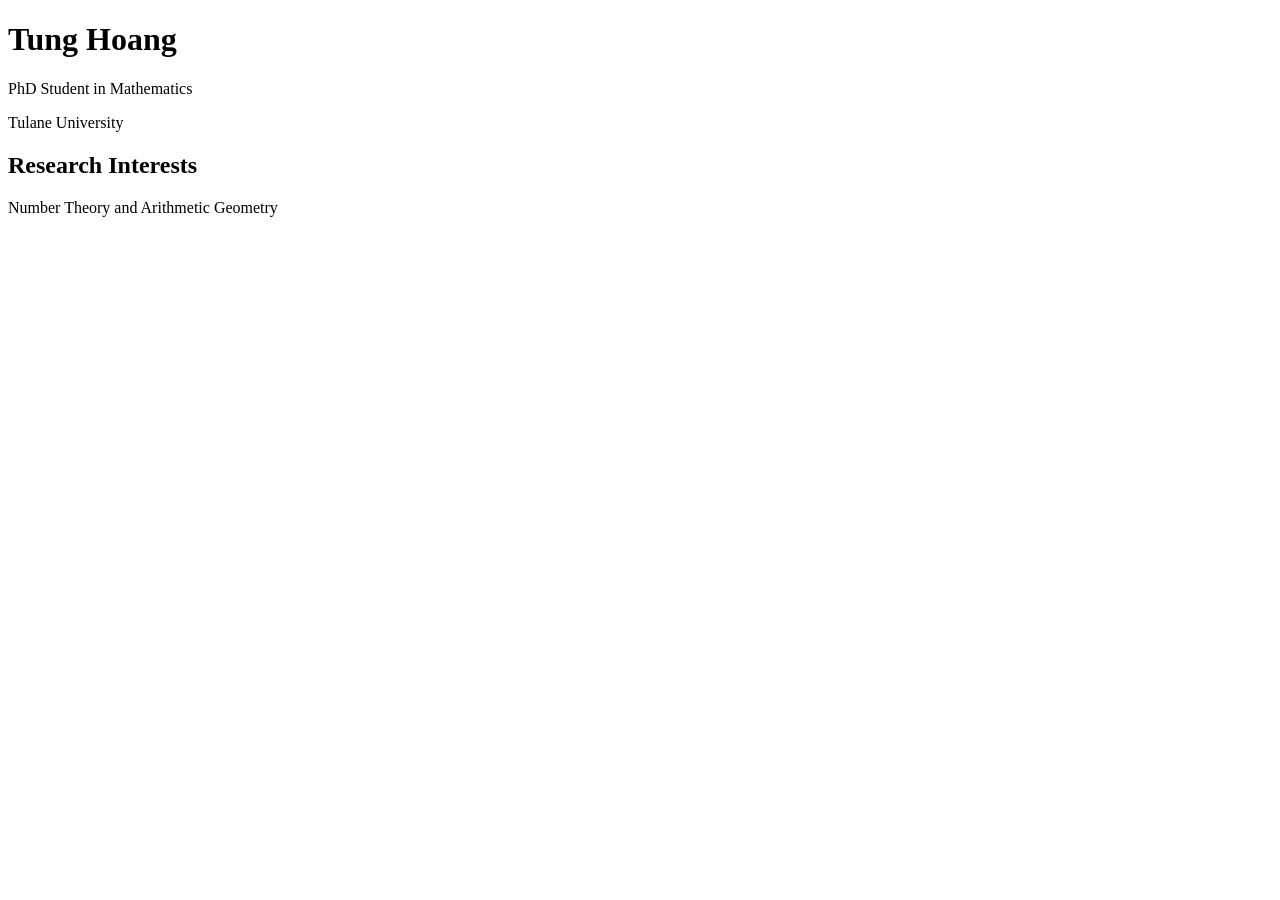
==== index.html @ 63898082 "Create index.html" ====
<!DOCTYPE html>
<html lang="en">
<head>
  <meta charset="UTF-8">
  <meta name="viewport" content="width=device-width, initial-scale=1">
  <title>Tung Hoang | Mathematics</title>
</head>
<body>
  <h1>Tung Hoang</h1>
  <p>PhD Student in Mathematics</p>
  <p>Tulane University</p>

  <h2>Research Interests</h2>
  <p>Number Theory and Arithmetic Geometry</p>
</body>
</html>
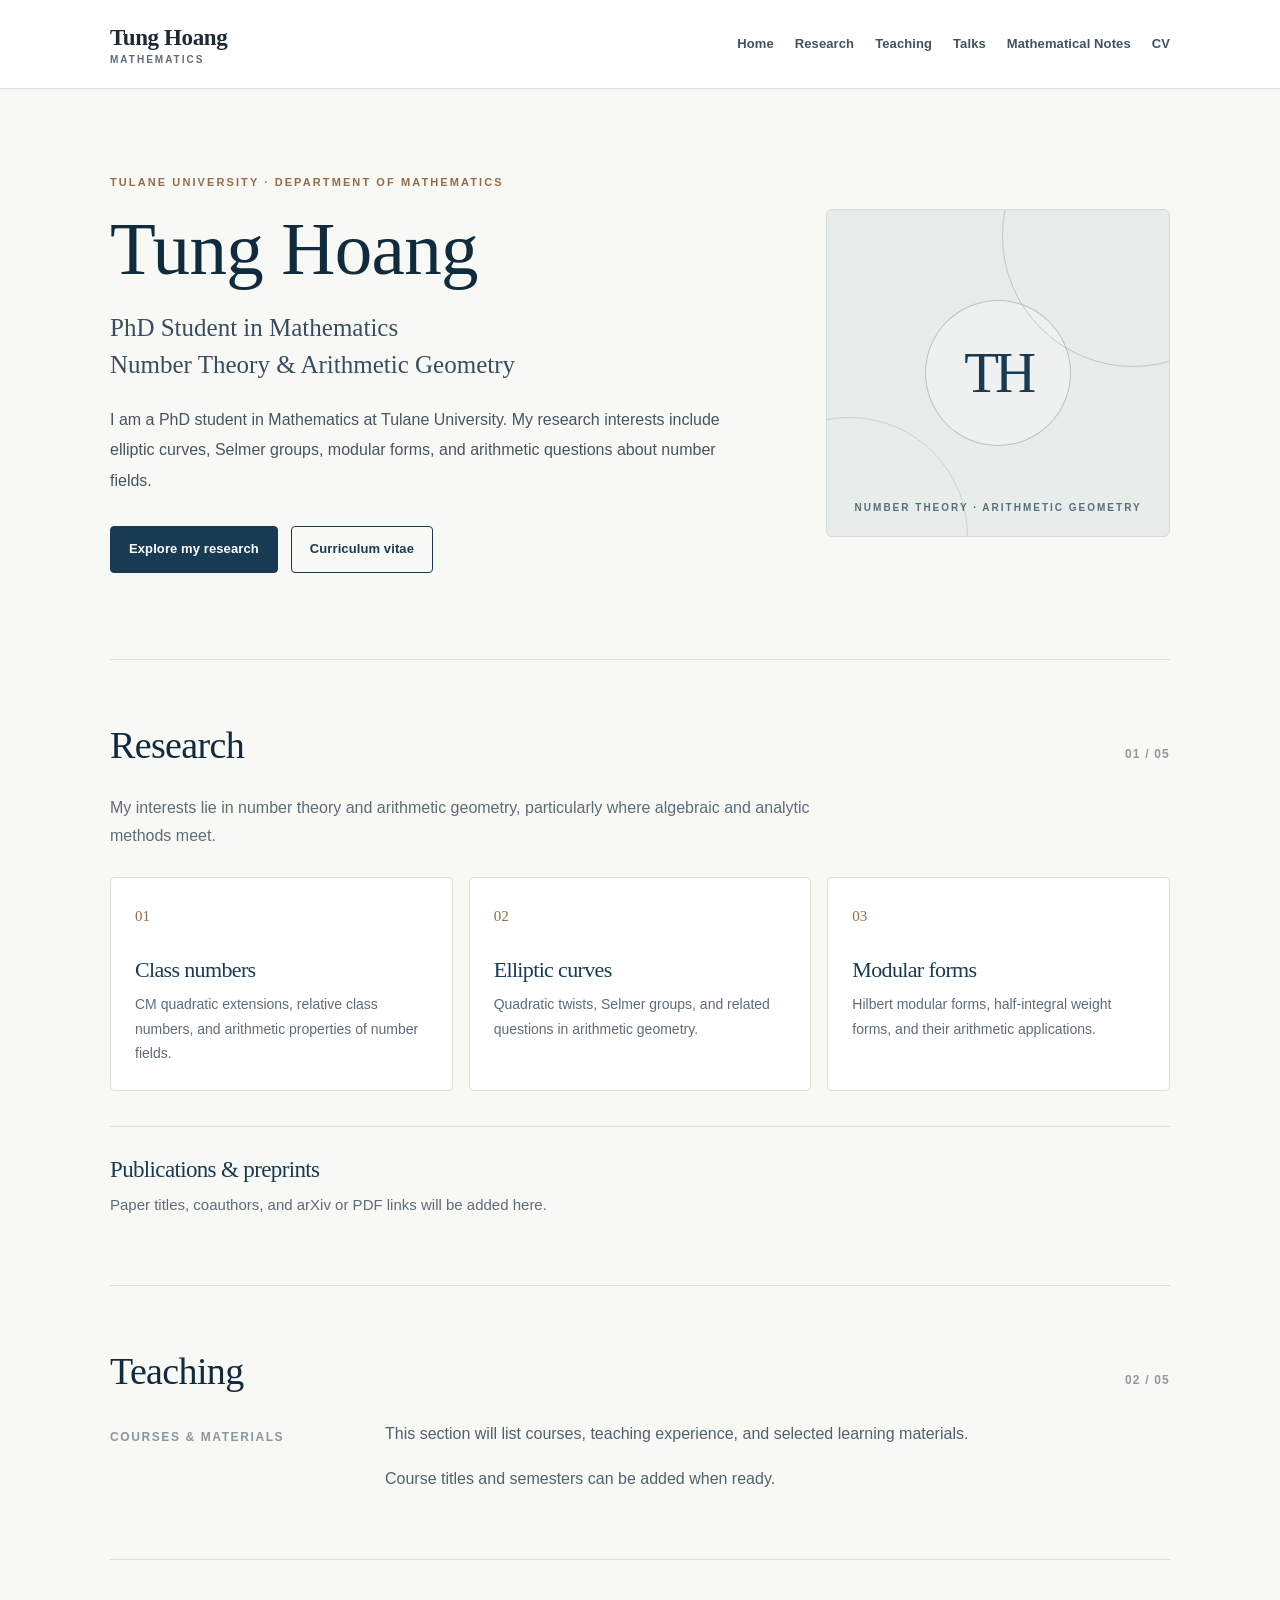
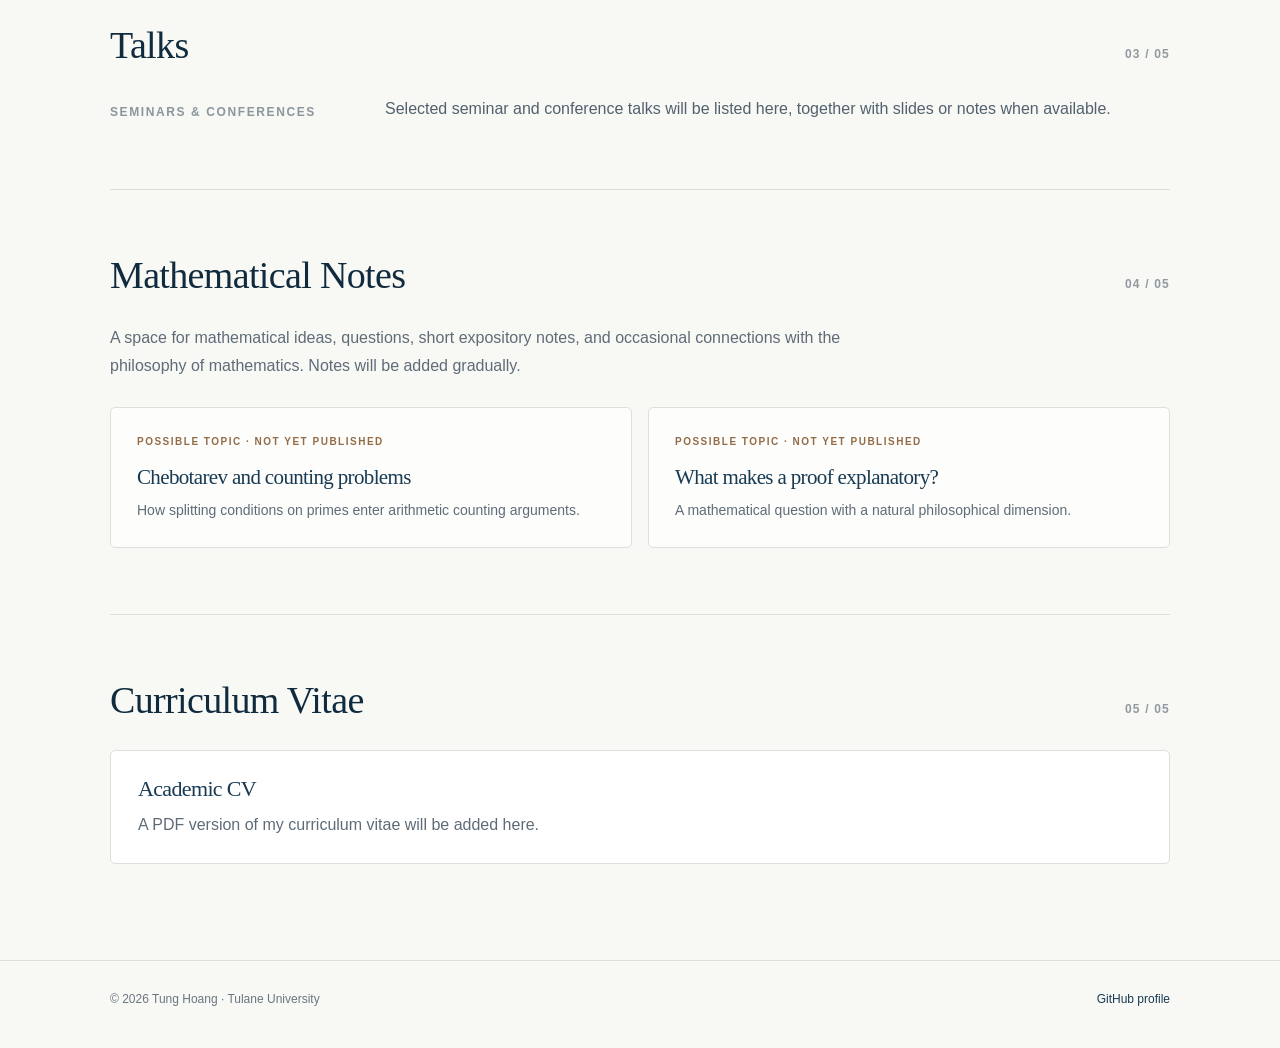
==== commit f1584a90: "Update index.html" ====
--- a/index.html
+++ b/index.html
@@ -1,17 +1,230 @@
-
 <!DOCTYPE html>
 <html lang="en">
 <head>
   <meta charset="UTF-8">
   <meta name="viewport" content="width=device-width, initial-scale=1">
+  <meta name="description" content="Academic website of Tung Hoang, PhD student in Mathematics at Tulane University. Research in number theory and arithmetic geometry.">
+  <meta name="theme-color" content="#f8f8f5">
   <title>Tung Hoang | Mathematics</title>
+  <style>
+    :root {
+      --page: #f8f8f5;
+      --paper: #ffffff;
+      --ink: #1e2935;
+      --muted: #5f6c78;
+      --line: #dedfdb;
+      --navy: #183b53;
+      --navy-dark: #112b3e;
+      --accent: #936c47;
+      --soft: #eef1f0;
+      --max: 1060px;
+    }
+    * { box-sizing: border-box; }
+    html { scroll-behavior: smooth; }
+    body {
+      margin: 0;
+      background: var(--page);
+      color: var(--ink);
+      font: 16px/1.75 -apple-system, BlinkMacSystemFont, "Segoe UI", Arial, sans-serif;
+      -webkit-font-smoothing: antialiased;
+    }
+    a { color: var(--navy); text-decoration-thickness: 1px; text-underline-offset: 3px; }
+    a:hover { color: var(--accent); }
+    a:focus-visible { outline: 3px solid var(--accent); outline-offset: 4px; }
+    .skip-link { position: absolute; z-index: 20; top: -55px; left: 12px; padding: 9px 14px; background: #fff; }
+    .skip-link:focus { top: 12px; }
+    .container { width: min(var(--max), calc(100% - 56px)); margin-inline: auto; }
+    .topbar { background: var(--paper); border-bottom: 1px solid var(--line); }
+    .topbar-inner { min-height: 88px; display: flex; align-items: center; justify-content: space-between; gap: 24px; }
+    .brand { display: inline-flex; flex-direction: column; gap: 0; color: var(--ink); text-decoration: none; line-height: 1.35; flex-shrink: 0; }
+    .brand strong { font-family: Georgia, "Times New Roman", serif; font-size: 23px; letter-spacing: -.4px; font-weight: 600; }
+    .brand small { color: var(--muted); text-transform: uppercase; letter-spacing: 2px; font-size: 10px; font-weight: 650; }
+    nav { display: flex; flex-wrap: wrap; justify-content: flex-end; align-items: center; column-gap: 21px; row-gap: 5px; }
+    nav a { color: #435260; text-decoration: none; font-size: 13px; font-weight: 600; letter-spacing: .1px; }
+    nav a:hover { color: var(--navy); text-decoration: underline; text-underline-offset: 6px; }
+    main { padding-bottom: 30px; }
+    .hero { display: grid; grid-template-columns: minmax(0, 1.55fr) minmax(240px, .85fr); gap: clamp(35px, 7vw, 90px); padding: 84px 0 86px; align-items: center; }
+    .eyebrow { margin: 0 0 16px; color: var(--accent); text-transform: uppercase; letter-spacing: 2.1px; font-size: 11px; font-weight: 750; }
+    h1, h2, h3 { font-family: Georgia, "Times New Roman", serif; font-weight: 500; letter-spacing: -.65px; }
+    h1 { font-size: clamp(45px, 6.4vw, 75px); line-height: 1.08; margin: 0 0 21px; color: var(--navy-dark); }
+    .hero-lede { margin: 0 0 21px; font-family: Georgia, "Times New Roman", serif; font-size: clamp(20px, 2.3vw, 25px); line-height: 1.47; color: #384e60; }
+    .intro { max-width: 640px; margin: 0; color: #465561; font-size: 16px; line-height: 1.9; }
+    .hero-actions { margin-top: 30px; display: flex; gap: 13px; flex-wrap: wrap; align-items: center; }
+    .button { display: inline-block; padding: 11px 18px; background: var(--navy); border: 1px solid var(--navy); border-radius: 4px; color: white; text-decoration: none; font-size: 13px; font-weight: 700; letter-spacing: .1px; }
+    .button:hover { background: var(--navy-dark); color: #fff; }
+    .button-outline { color: var(--navy); background: transparent; }
+    .button-outline:hover { color: var(--navy-dark); background: #eef1ef; }
+    .portrait-panel { min-height: 328px; background: #e8edeb; border: 1px solid #d4dbd9; border-radius: 6px; position: relative; display: grid; place-items: center; overflow: hidden; }
+    .portrait-panel:before { content: ""; display: block; width: 260px; height: 260px; border: 1px solid rgba(22, 57, 78, .2); border-radius: 50%; position: absolute; top: -105px; right: -95px; }
+    .portrait-panel:after { content: ""; width: 235px; height: 235px; border: 1px solid rgba(22, 57, 78, .15); border-radius: 50%; position: absolute; bottom: -118px; left: -96px; }
+    .monogram { display: grid; place-items: center; width: 146px; height: 146px; border: 1px solid rgba(22, 57, 78, .25); border-radius: 50%; color: var(--navy); font-family: Georgia, serif; font-size: 57px; letter-spacing: -4px; background: rgba(255,255,255,.26); }
+    .portrait-caption { position: absolute; bottom: 19px; color: #54707a; font-size: 10px; font-weight: 650; letter-spacing: 2px; text-transform: uppercase; }
+    .section { padding: 62px 0 66px; border-top: 1px solid var(--line); scroll-margin-top: 22px; }
+    .section-heading { display: flex; align-items: baseline; justify-content: space-between; gap: 20px; margin-bottom: 25px; }
+    h2 { font-size: clamp(30px, 4vw, 38px); line-height: 1.25; color: var(--navy-dark); margin: 0; }
+    h3 { font-size: 22px; line-height: 1.3; color: var(--navy); margin: 0 0 7px; }
+    .section-number { color: #909a9f; font-size: 12px; letter-spacing: 1.2px; font-weight: 600; }
+    .section-intro { color: var(--muted); max-width: 750px; margin: 0 0 27px; }
+    .research-grid { display: grid; grid-template-columns: repeat(3, minmax(0,1fr)); gap: 16px; }
+    .research-card { background: var(--paper); border: 1px solid var(--line); padding: 25px 24px 24px; border-radius: 5px; }
+    .research-card .number { display: block; margin-bottom: 27px; color: var(--accent); font-family: Georgia, serif; font-size: 15px; }
+    .research-card p { margin: 0; color: var(--muted); font-size: 14px; line-height: 1.75; }
+    .subsection { margin-top: 35px; padding-top: 28px; border-top: 1px solid var(--line); }
+    .subsection h3 { font-size: 23px; }
+    .placeholder { margin: 8px 0 0; color: var(--muted); font-size: 15px; }
+    .split { display: grid; grid-template-columns: 230px 1fr; gap: 45px; }
+    .split .side-note { margin: 0; color: #8b969d; font-size: 12px; font-weight: 700; letter-spacing: 1.6px; text-transform: uppercase; padding-top: 7px; }
+    .content p { margin: 0 0 17px; color: #52616e; }
+    .content p:last-child { margin-bottom: 0; }
+    .notes-grid { display: grid; grid-template-columns: repeat(2, minmax(0, 1fr)); gap: 16px; }
+    .note-card { background: #fdfdfc; border: 1px solid var(--line); padding: 25px 26px; border-radius: 5px; }
+    .note-card .type { display: block; color: var(--accent); font-weight: 700; text-transform: uppercase; font-size: 10px; letter-spacing: 1.5px; margin-bottom: 13px; }
+    .note-card h3 { font-size: 21px; }
+    .note-card p { color: var(--muted); margin: 0; font-size: 14px; }
+    .cv-row { background: var(--paper); border: 1px solid var(--line); border-radius: 5px; padding: 24px 27px; display: flex; align-items: center; justify-content: space-between; gap: 20px; }
+    .cv-row p { margin: 5px 0 0; color: var(--muted); }
+    footer { border-top: 1px solid var(--line); padding: 28px 0 38px; }
+    .footer-inner { display: flex; align-items: center; justify-content: space-between; gap: 15px; flex-wrap: wrap; }
+    footer p { color: #697680; font-size: 12px; margin: 0; }
+    footer a { font-size: 12px; text-decoration: none; }
+    @media (max-width: 760px) {
+      .container { width: min(var(--max), calc(100% - 34px)); }
+      .topbar-inner { padding: 18px 0; flex-direction: column; align-items: flex-start; gap: 17px; }
+      nav { justify-content: flex-start; column-gap: 17px; }
+      .hero { padding: 52px 0 59px; grid-template-columns: 1fr; gap: 31px; }
+      .portrait-panel { min-height: 225px; }
+      .monogram { width: 105px; height: 105px; font-size: 44px; }
+      .research-grid, .notes-grid { grid-template-columns: 1fr; }
+      .split { grid-template-columns: 1fr; gap: 10px; }
+      .section { padding: 45px 0 49px; }
+      .cv-row { align-items: flex-start; flex-direction: column; }
+    }
+    @media (prefers-reduced-motion: reduce) { html { scroll-behavior: auto; } }
+    @media print { body { background: #fff; } nav, .hero-actions { display: none; } .section { break-inside: avoid; } }
+  </style>
 </head>
 <body>
-  <h1>Tung Hoang</h1>
-  <p>PhD Student in Mathematics</p>
-  <p>Tulane University</p>
-
-  <h2>Research Interests</h2>
-  <p>Number Theory and Arithmetic Geometry</p>
+  <a class="skip-link" href="#main">Skip to content</a>
+  <header class="topbar" id="home">
+    <div class="container topbar-inner">
+      <a class="brand" href="#home" aria-label="Tung Hoang, home">
+        <strong>Tung Hoang</strong>
+        <small>Mathematics</small>
+      </a>
+      <nav aria-label="Main navigation">
+        <a href="#home">Home</a>
+        <a href="#research">Research</a>
+        <a href="#teaching">Teaching</a>
+        <a href="#talks">Talks</a>
+        <a href="#notes">Mathematical Notes</a>
+        <a href="#cv">CV</a>
+      </nav>
+    </div>
+  </header>
+
+  <main id="main" class="container">
+    <section class="hero" aria-labelledby="page-title">
+      <div>
+        <p class="eyebrow">Tulane University · Department of Mathematics</p>
+        <h1 id="page-title">Tung Hoang</h1>
+        <p class="hero-lede">PhD Student in Mathematics<br>Number Theory &amp; Arithmetic Geometry</p>
+        <p class="intro">I am a PhD student in Mathematics at Tulane University. My research interests include elliptic curves, Selmer groups, modular forms, and arithmetic questions about number fields.</p>
+        <div class="hero-actions">
+          <a class="button" href="#research">Explore my research</a>
+          <a class="button button-outline" href="#cv">Curriculum vitae</a>
+        </div>
+      </div>
+      <!-- This monogram can later be replaced with a photograph. -->
+      <div class="portrait-panel" role="img" aria-label="Decorative TH monogram; portrait photograph to be added later">
+        <div class="monogram" aria-hidden="true">TH</div>
+        <span class="portrait-caption">Number theory · Arithmetic geometry</span>
+      </div>
+    </section>
+
+    <section id="research" class="section" aria-labelledby="research-title">
+      <div class="section-heading">
+        <h2 id="research-title">Research</h2><span class="section-number">01 / 05</span>
+      </div>
+      <p class="section-intro">My interests lie in number theory and arithmetic geometry, particularly where algebraic and analytic methods meet.</p>
+      <div class="research-grid">
+        <article class="research-card">
+          <span class="number">01</span>
+          <h3>Class numbers</h3>
+          <p>CM quadratic extensions, relative class numbers, and arithmetic properties of number fields.</p>
+        </article>
+        <article class="research-card">
+          <span class="number">02</span>
+          <h3>Elliptic curves</h3>
+          <p>Quadratic twists, Selmer groups, and related questions in arithmetic geometry.</p>
+        </article>
+        <article class="research-card">
+          <span class="number">03</span>
+          <h3>Modular forms</h3>
+          <p>Hilbert modular forms, half-integral weight forms, and their arithmetic applications.</p>
+        </article>
+      </div>
+      <div class="subsection">
+        <h3>Publications &amp; preprints</h3>
+        <p class="placeholder">Paper titles, coauthors, and arXiv or PDF links will be added here.</p>
+      </div>
+    </section>
+
+    <section id="teaching" class="section" aria-labelledby="teaching-title">
+      <div class="section-heading"><h2 id="teaching-title">Teaching</h2><span class="section-number">02 / 05</span></div>
+      <div class="split">
+        <p class="side-note">Courses &amp; materials</p>
+        <div class="content">
+          <p>This section will list courses, teaching experience, and selected learning materials.</p>
+          <p>Course titles and semesters can be added when ready.</p>
+        </div>
+      </div>
+    </section>
+
+    <section id="talks" class="section" aria-labelledby="talks-title">
+      <div class="section-heading"><h2 id="talks-title">Talks</h2><span class="section-number">03 / 05</span></div>
+      <div class="split">
+        <p class="side-note">Seminars &amp; conferences</p>
+        <div class="content">
+          <p>Selected seminar and conference talks will be listed here, together with slides or notes when available.</p>
+        </div>
+      </div>
+    </section>
+
+    <section id="notes" class="section" aria-labelledby="notes-title">
+      <div class="section-heading"><h2 id="notes-title">Mathematical Notes</h2><span class="section-number">04 / 05</span></div>
+      <p class="section-intro">A space for mathematical ideas, questions, short expository notes, and occasional connections with the philosophy of mathematics. Notes will be added gradually.</p>
+      <div class="notes-grid">
+        <article class="note-card">
+          <span class="type">Possible topic · not yet published</span>
+          <h3>Chebotarev and counting problems</h3>
+          <p>How splitting conditions on primes enter arithmetic counting arguments.</p>
+        </article>
+        <article class="note-card">
+          <span class="type">Possible topic · not yet published</span>
+          <h3>What makes a proof explanatory?</h3>
+          <p>A mathematical question with a natural philosophical dimension.</p>
+        </article>
+      </div>
+    </section>
+
+    <section id="cv" class="section" aria-labelledby="cv-title">
+      <div class="section-heading"><h2 id="cv-title">Curriculum Vitae</h2><span class="section-number">05 / 05</span></div>
+      <div class="cv-row">
+        <div>
+          <h3>Academic CV</h3>
+          <p>A PDF version of my curriculum vitae will be added here.</p>
+        </div>
+        <!-- When you upload your CV, replace this text with a link to cv.pdf. -->
+      </div>
+    </section>
+  </main>
+
+  <footer>
+    <div class="container footer-inner">
+      <p>© <span id="year">2026</span> Tung Hoang · Tulane University</p>
+      <a href="https://github.com/tunghoangmath" rel="noopener noreferrer" target="_blank">GitHub profile</a>
+    </div>
+  </footer>
+  <script>document.getElementById('year').textContent = new Date().getFullYear();</script>
 </body>
 </html>
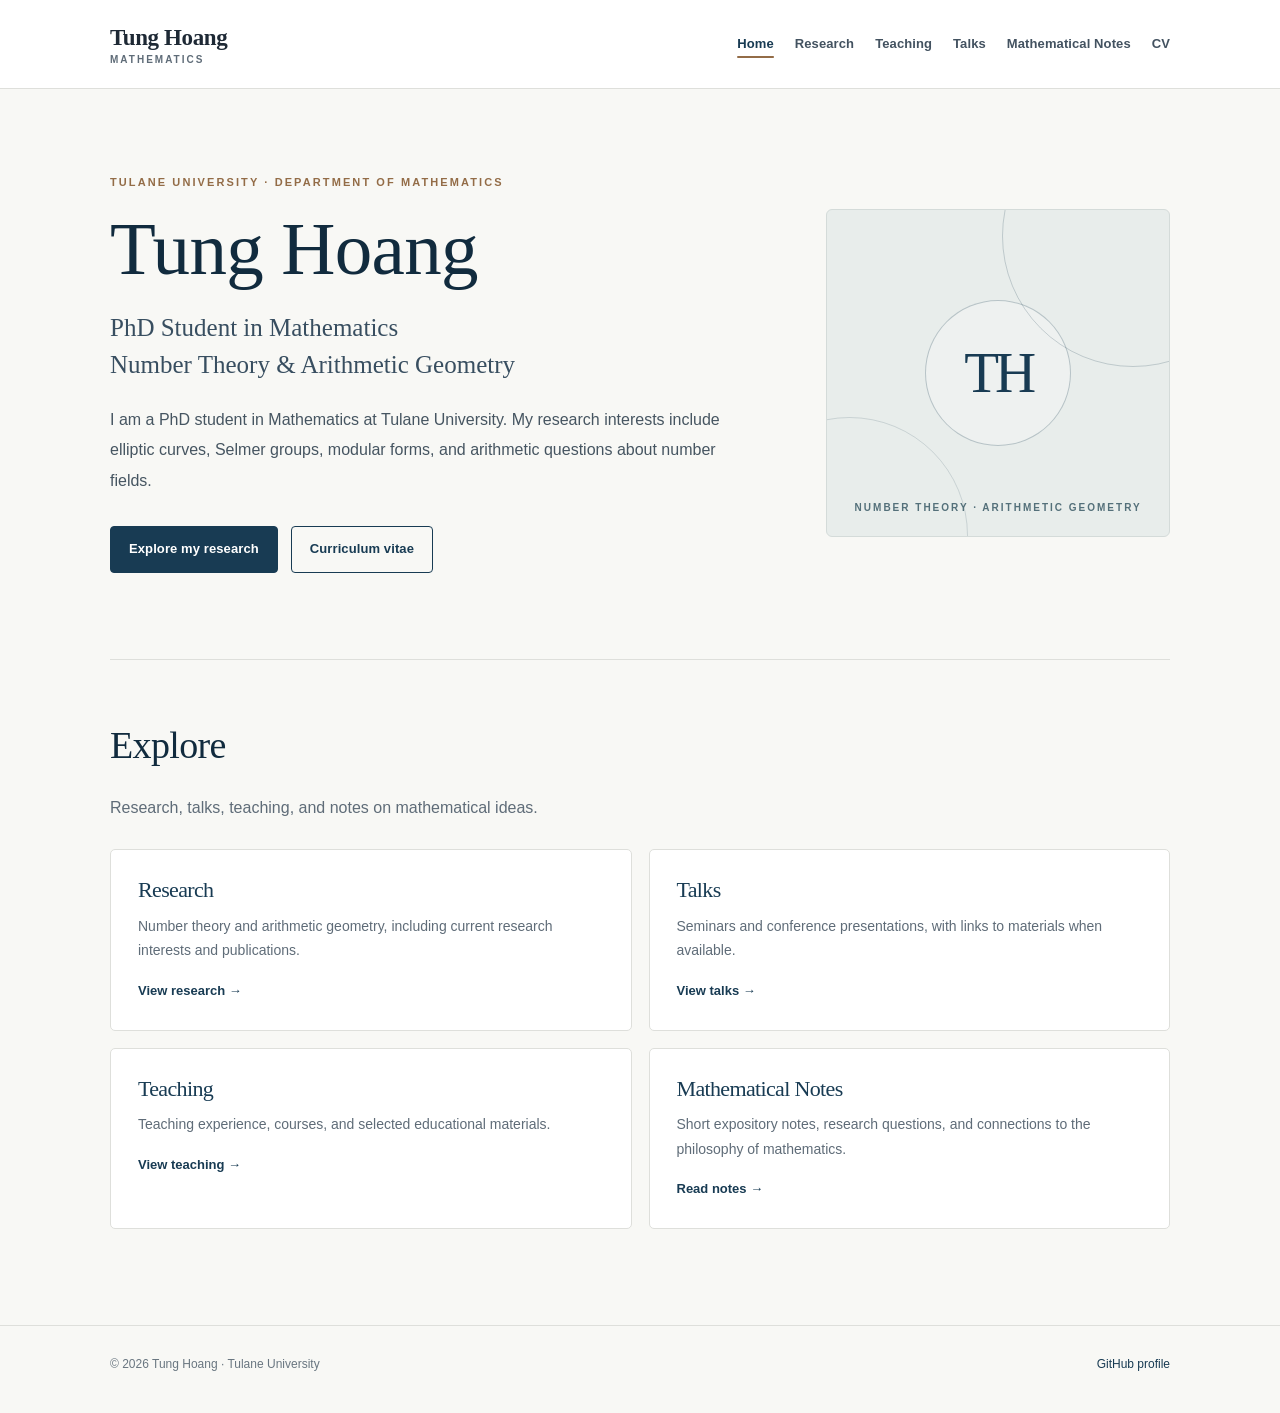
==== commit 15966059: "Add files via upload" ====
--- a/index.html
+++ b/index.html
@@ -3,125 +3,29 @@
 <head>
   <meta charset="UTF-8">
   <meta name="viewport" content="width=device-width, initial-scale=1">
-  <meta name="description" content="Academic website of Tung Hoang, PhD student in Mathematics at Tulane University. Research in number theory and arithmetic geometry.">
+  <meta name="description" content="Tung Hoang — PhD student in Mathematics at Tulane University, working in number theory and arithmetic geometry.">
   <meta name="theme-color" content="#f8f8f5">
-  <title>Tung Hoang | Mathematics</title>
-  <style>
-    :root {
-      --page: #f8f8f5;
-      --paper: #ffffff;
-      --ink: #1e2935;
-      --muted: #5f6c78;
-      --line: #dedfdb;
-      --navy: #183b53;
-      --navy-dark: #112b3e;
-      --accent: #936c47;
-      --soft: #eef1f0;
-      --max: 1060px;
-    }
-    * { box-sizing: border-box; }
-    html { scroll-behavior: smooth; }
-    body {
-      margin: 0;
-      background: var(--page);
-      color: var(--ink);
-      font: 16px/1.75 -apple-system, BlinkMacSystemFont, "Segoe UI", Arial, sans-serif;
-      -webkit-font-smoothing: antialiased;
-    }
-    a { color: var(--navy); text-decoration-thickness: 1px; text-underline-offset: 3px; }
-    a:hover { color: var(--accent); }
-    a:focus-visible { outline: 3px solid var(--accent); outline-offset: 4px; }
-    .skip-link { position: absolute; z-index: 20; top: -55px; left: 12px; padding: 9px 14px; background: #fff; }
-    .skip-link:focus { top: 12px; }
-    .container { width: min(var(--max), calc(100% - 56px)); margin-inline: auto; }
-    .topbar { background: var(--paper); border-bottom: 1px solid var(--line); }
-    .topbar-inner { min-height: 88px; display: flex; align-items: center; justify-content: space-between; gap: 24px; }
-    .brand { display: inline-flex; flex-direction: column; gap: 0; color: var(--ink); text-decoration: none; line-height: 1.35; flex-shrink: 0; }
-    .brand strong { font-family: Georgia, "Times New Roman", serif; font-size: 23px; letter-spacing: -.4px; font-weight: 600; }
-    .brand small { color: var(--muted); text-transform: uppercase; letter-spacing: 2px; font-size: 10px; font-weight: 650; }
-    nav { display: flex; flex-wrap: wrap; justify-content: flex-end; align-items: center; column-gap: 21px; row-gap: 5px; }
-    nav a { color: #435260; text-decoration: none; font-size: 13px; font-weight: 600; letter-spacing: .1px; }
-    nav a:hover { color: var(--navy); text-decoration: underline; text-underline-offset: 6px; }
-    main { padding-bottom: 30px; }
-    .hero { display: grid; grid-template-columns: minmax(0, 1.55fr) minmax(240px, .85fr); gap: clamp(35px, 7vw, 90px); padding: 84px 0 86px; align-items: center; }
-    .eyebrow { margin: 0 0 16px; color: var(--accent); text-transform: uppercase; letter-spacing: 2.1px; font-size: 11px; font-weight: 750; }
-    h1, h2, h3 { font-family: Georgia, "Times New Roman", serif; font-weight: 500; letter-spacing: -.65px; }
-    h1 { font-size: clamp(45px, 6.4vw, 75px); line-height: 1.08; margin: 0 0 21px; color: var(--navy-dark); }
-    .hero-lede { margin: 0 0 21px; font-family: Georgia, "Times New Roman", serif; font-size: clamp(20px, 2.3vw, 25px); line-height: 1.47; color: #384e60; }
-    .intro { max-width: 640px; margin: 0; color: #465561; font-size: 16px; line-height: 1.9; }
-    .hero-actions { margin-top: 30px; display: flex; gap: 13px; flex-wrap: wrap; align-items: center; }
-    .button { display: inline-block; padding: 11px 18px; background: var(--navy); border: 1px solid var(--navy); border-radius: 4px; color: white; text-decoration: none; font-size: 13px; font-weight: 700; letter-spacing: .1px; }
-    .button:hover { background: var(--navy-dark); color: #fff; }
-    .button-outline { color: var(--navy); background: transparent; }
-    .button-outline:hover { color: var(--navy-dark); background: #eef1ef; }
-    .portrait-panel { min-height: 328px; background: #e8edeb; border: 1px solid #d4dbd9; border-radius: 6px; position: relative; display: grid; place-items: center; overflow: hidden; }
-    .portrait-panel:before { content: ""; display: block; width: 260px; height: 260px; border: 1px solid rgba(22, 57, 78, .2); border-radius: 50%; position: absolute; top: -105px; right: -95px; }
-    .portrait-panel:after { content: ""; width: 235px; height: 235px; border: 1px solid rgba(22, 57, 78, .15); border-radius: 50%; position: absolute; bottom: -118px; left: -96px; }
-    .monogram { display: grid; place-items: center; width: 146px; height: 146px; border: 1px solid rgba(22, 57, 78, .25); border-radius: 50%; color: var(--navy); font-family: Georgia, serif; font-size: 57px; letter-spacing: -4px; background: rgba(255,255,255,.26); }
-    .portrait-caption { position: absolute; bottom: 19px; color: #54707a; font-size: 10px; font-weight: 650; letter-spacing: 2px; text-transform: uppercase; }
-    .section { padding: 62px 0 66px; border-top: 1px solid var(--line); scroll-margin-top: 22px; }
-    .section-heading { display: flex; align-items: baseline; justify-content: space-between; gap: 20px; margin-bottom: 25px; }
-    h2 { font-size: clamp(30px, 4vw, 38px); line-height: 1.25; color: var(--navy-dark); margin: 0; }
-    h3 { font-size: 22px; line-height: 1.3; color: var(--navy); margin: 0 0 7px; }
-    .section-number { color: #909a9f; font-size: 12px; letter-spacing: 1.2px; font-weight: 600; }
-    .section-intro { color: var(--muted); max-width: 750px; margin: 0 0 27px; }
-    .research-grid { display: grid; grid-template-columns: repeat(3, minmax(0,1fr)); gap: 16px; }
-    .research-card { background: var(--paper); border: 1px solid var(--line); padding: 25px 24px 24px; border-radius: 5px; }
-    .research-card .number { display: block; margin-bottom: 27px; color: var(--accent); font-family: Georgia, serif; font-size: 15px; }
-    .research-card p { margin: 0; color: var(--muted); font-size: 14px; line-height: 1.75; }
-    .subsection { margin-top: 35px; padding-top: 28px; border-top: 1px solid var(--line); }
-    .subsection h3 { font-size: 23px; }
-    .placeholder { margin: 8px 0 0; color: var(--muted); font-size: 15px; }
-    .split { display: grid; grid-template-columns: 230px 1fr; gap: 45px; }
-    .split .side-note { margin: 0; color: #8b969d; font-size: 12px; font-weight: 700; letter-spacing: 1.6px; text-transform: uppercase; padding-top: 7px; }
-    .content p { margin: 0 0 17px; color: #52616e; }
-    .content p:last-child { margin-bottom: 0; }
-    .notes-grid { display: grid; grid-template-columns: repeat(2, minmax(0, 1fr)); gap: 16px; }
-    .note-card { background: #fdfdfc; border: 1px solid var(--line); padding: 25px 26px; border-radius: 5px; }
-    .note-card .type { display: block; color: var(--accent); font-weight: 700; text-transform: uppercase; font-size: 10px; letter-spacing: 1.5px; margin-bottom: 13px; }
-    .note-card h3 { font-size: 21px; }
-    .note-card p { color: var(--muted); margin: 0; font-size: 14px; }
-    .cv-row { background: var(--paper); border: 1px solid var(--line); border-radius: 5px; padding: 24px 27px; display: flex; align-items: center; justify-content: space-between; gap: 20px; }
-    .cv-row p { margin: 5px 0 0; color: var(--muted); }
-    footer { border-top: 1px solid var(--line); padding: 28px 0 38px; }
-    .footer-inner { display: flex; align-items: center; justify-content: space-between; gap: 15px; flex-wrap: wrap; }
-    footer p { color: #697680; font-size: 12px; margin: 0; }
-    footer a { font-size: 12px; text-decoration: none; }
-    @media (max-width: 760px) {
-      .container { width: min(var(--max), calc(100% - 34px)); }
-      .topbar-inner { padding: 18px 0; flex-direction: column; align-items: flex-start; gap: 17px; }
-      nav { justify-content: flex-start; column-gap: 17px; }
-      .hero { padding: 52px 0 59px; grid-template-columns: 1fr; gap: 31px; }
-      .portrait-panel { min-height: 225px; }
-      .monogram { width: 105px; height: 105px; font-size: 44px; }
-      .research-grid, .notes-grid { grid-template-columns: 1fr; }
-      .split { grid-template-columns: 1fr; gap: 10px; }
-      .section { padding: 45px 0 49px; }
-      .cv-row { align-items: flex-start; flex-direction: column; }
-    }
-    @media (prefers-reduced-motion: reduce) { html { scroll-behavior: auto; } }
-    @media print { body { background: #fff; } nav, .hero-actions { display: none; } .section { break-inside: avoid; } }
-  </style>
+  <title>Home | Tung Hoang</title>
+  <link rel="stylesheet" href="style.css">
 </head>
 <body>
   <a class="skip-link" href="#main">Skip to content</a>
-  <header class="topbar" id="home">
+  <header class="topbar">
     <div class="container topbar-inner">
-      <a class="brand" href="#home" aria-label="Tung Hoang, home">
+      <a class="brand" href="index.html" aria-label="Tung Hoang, home">
         <strong>Tung Hoang</strong>
         <small>Mathematics</small>
       </a>
       <nav aria-label="Main navigation">
-        <a href="#home">Home</a>
-        <a href="#research">Research</a>
-        <a href="#teaching">Teaching</a>
-        <a href="#talks">Talks</a>
-        <a href="#notes">Mathematical Notes</a>
-        <a href="#cv">CV</a>
+        <a href="index.html" aria-current="page">Home</a>
+        <a href="research.html">Research</a>
+        <a href="teaching.html">Teaching</a>
+        <a href="talks.html">Talks</a>
+        <a href="notes.html">Mathematical Notes</a>
+        <a href="cv.html">CV</a>
       </nav>
     </div>
   </header>
-
   <main id="main" class="container">
     <section class="hero" aria-labelledby="page-title">
       <div>
@@ -130,99 +34,31 @@
         <p class="hero-lede">PhD Student in Mathematics<br>Number Theory &amp; Arithmetic Geometry</p>
         <p class="intro">I am a PhD student in Mathematics at Tulane University. My research interests include elliptic curves, Selmer groups, modular forms, and arithmetic questions about number fields.</p>
         <div class="hero-actions">
-          <a class="button" href="#research">Explore my research</a>
-          <a class="button button-outline" href="#cv">Curriculum vitae</a>
+          <a class="button" href="research.html">Explore my research</a>
+          <a class="button button-outline" href="cv.html">Curriculum vitae</a>
         </div>
       </div>
-      <!-- This monogram can later be replaced with a photograph. -->
+      <!-- Replace the TH monogram with a portrait photograph when ready. -->
       <div class="portrait-panel" role="img" aria-label="Decorative TH monogram; portrait photograph to be added later">
         <div class="monogram" aria-hidden="true">TH</div>
         <span class="portrait-caption">Number theory · Arithmetic geometry</span>
       </div>
     </section>
-
-    <section id="research" class="section" aria-labelledby="research-title">
-      <div class="section-heading">
-        <h2 id="research-title">Research</h2><span class="section-number">01 / 05</span>
-      </div>
-      <p class="section-intro">My interests lie in number theory and arithmetic geometry, particularly where algebraic and analytic methods meet.</p>
-      <div class="research-grid">
-        <article class="research-card">
-          <span class="number">01</span>
-          <h3>Class numbers</h3>
-          <p>CM quadratic extensions, relative class numbers, and arithmetic properties of number fields.</p>
-        </article>
-        <article class="research-card">
-          <span class="number">02</span>
-          <h3>Elliptic curves</h3>
-          <p>Quadratic twists, Selmer groups, and related questions in arithmetic geometry.</p>
-        </article>
-        <article class="research-card">
-          <span class="number">03</span>
-          <h3>Modular forms</h3>
-          <p>Hilbert modular forms, half-integral weight forms, and their arithmetic applications.</p>
-        </article>
-      </div>
-      <div class="subsection">
-        <h3>Publications &amp; preprints</h3>
-        <p class="placeholder">Paper titles, coauthors, and arXiv or PDF links will be added here.</p>
-      </div>
-    </section>
-
-    <section id="teaching" class="section" aria-labelledby="teaching-title">
-      <div class="section-heading"><h2 id="teaching-title">Teaching</h2><span class="section-number">02 / 05</span></div>
-      <div class="split">
-        <p class="side-note">Courses &amp; materials</p>
-        <div class="content">
-          <p>This section will list courses, teaching experience, and selected learning materials.</p>
-          <p>Course titles and semesters can be added when ready.</p>
-        </div>
-      </div>
-    </section>
-
-    <section id="talks" class="section" aria-labelledby="talks-title">
-      <div class="section-heading"><h2 id="talks-title">Talks</h2><span class="section-number">03 / 05</span></div>
-      <div class="split">
-        <p class="side-note">Seminars &amp; conferences</p>
-        <div class="content">
-          <p>Selected seminar and conference talks will be listed here, together with slides or notes when available.</p>
-        </div>
-      </div>
-    </section>
-
-    <section id="notes" class="section" aria-labelledby="notes-title">
-      <div class="section-heading"><h2 id="notes-title">Mathematical Notes</h2><span class="section-number">04 / 05</span></div>
-      <p class="section-intro">A space for mathematical ideas, questions, short expository notes, and occasional connections with the philosophy of mathematics. Notes will be added gradually.</p>
-      <div class="notes-grid">
-        <article class="note-card">
-          <span class="type">Possible topic · not yet published</span>
-          <h3>Chebotarev and counting problems</h3>
-          <p>How splitting conditions on primes enter arithmetic counting arguments.</p>
-        </article>
-        <article class="note-card">
-          <span class="type">Possible topic · not yet published</span>
-          <h3>What makes a proof explanatory?</h3>
-          <p>A mathematical question with a natural philosophical dimension.</p>
-        </article>
-      </div>
-    </section>
-
-    <section id="cv" class="section" aria-labelledby="cv-title">
-      <div class="section-heading"><h2 id="cv-title">Curriculum Vitae</h2><span class="section-number">05 / 05</span></div>
-      <div class="cv-row">
-        <div>
-          <h3>Academic CV</h3>
-          <p>A PDF version of my curriculum vitae will be added here.</p>
-        </div>
-        <!-- When you upload your CV, replace this text with a link to cv.pdf. -->
+    <section class="section" aria-labelledby="overview-title">
+      <div class="section-heading"><h2 id="overview-title">Explore</h2></div>
+      <p class="section-intro">Research, talks, teaching, and notes on mathematical ideas.</p>
+      <div class="page-card-grid">
+        <a class="page-card" href="research.html"><h3>Research</h3><p>Number theory and arithmetic geometry, including current research interests and publications.</p><span class="card-action">View research →</span></a>
+        <a class="page-card" href="talks.html"><h3>Talks</h3><p>Seminars and conference presentations, with links to materials when available.</p><span class="card-action">View talks →</span></a>
+        <a class="page-card" href="teaching.html"><h3>Teaching</h3><p>Teaching experience, courses, and selected educational materials.</p><span class="card-action">View teaching →</span></a>
+        <a class="page-card" href="notes.html"><h3>Mathematical Notes</h3><p>Short expository notes, research questions, and connections to the philosophy of mathematics.</p><span class="card-action">Read notes →</span></a>
       </div>
     </section>
   </main>
-
   <footer>
     <div class="container footer-inner">
       <p>© <span id="year">2026</span> Tung Hoang · Tulane University</p>
-      <a href="https://github.com/tunghoangmath" rel="noopener noreferrer" target="_blank">GitHub profile</a>
+      <a href="https://github.com/tunghoangmath" target="_blank" rel="noopener noreferrer">GitHub profile</a>
     </div>
   </footer>
   <script>document.getElementById('year').textContent = new Date().getFullYear();</script>
--- a/style.css
+++ b/style.css
@@ -0,0 +1,124 @@
+:root {
+      --page: #f8f8f5;
+      --paper: #ffffff;
+      --ink: #1e2935;
+      --muted: #5f6c78;
+      --line: #dedfdb;
+      --navy: #183b53;
+      --navy-dark: #112b3e;
+      --accent: #936c47;
+      --soft: #eef1f0;
+      --max: 1060px;
+    }
+    * { box-sizing: border-box; }
+    html { scroll-behavior: auto; }
+    body {
+      margin: 0;
+      background: var(--page);
+      color: var(--ink);
+      font: 16px/1.75 -apple-system, BlinkMacSystemFont, "Segoe UI", Arial, sans-serif;
+      -webkit-font-smoothing: antialiased;
+    }
+    a { color: var(--navy); text-decoration-thickness: 1px; text-underline-offset: 3px; }
+    a:hover { color: var(--accent); }
+    a:focus-visible { outline: 3px solid var(--accent); outline-offset: 4px; }
+    .skip-link { position: absolute; z-index: 20; top: -55px; left: 12px; padding: 9px 14px; background: #fff; }
+    .skip-link:focus { top: 12px; }
+    .container { width: min(var(--max), calc(100% - 56px)); margin-inline: auto; }
+    .topbar { background: var(--paper); border-bottom: 1px solid var(--line); }
+    .topbar-inner { min-height: 88px; display: flex; align-items: center; justify-content: space-between; gap: 24px; }
+    .brand { display: inline-flex; flex-direction: column; gap: 0; color: var(--ink); text-decoration: none; line-height: 1.35; flex-shrink: 0; }
+    .brand strong { font-family: Georgia, "Times New Roman", serif; font-size: 23px; letter-spacing: -.4px; font-weight: 600; }
+    .brand small { color: var(--muted); text-transform: uppercase; letter-spacing: 2px; font-size: 10px; font-weight: 650; }
+    nav { display: flex; flex-wrap: wrap; justify-content: flex-end; align-items: center; column-gap: 21px; row-gap: 5px; }
+    nav a { color: #435260; text-decoration: none; font-size: 13px; font-weight: 600; letter-spacing: .1px; }
+    nav a:hover { color: var(--navy); text-decoration: underline; text-underline-offset: 6px; }
+    main { padding-bottom: 30px; }
+    .hero { display: grid; grid-template-columns: minmax(0, 1.55fr) minmax(240px, .85fr); gap: clamp(35px, 7vw, 90px); padding: 84px 0 86px; align-items: center; }
+    .eyebrow { margin: 0 0 16px; color: var(--accent); text-transform: uppercase; letter-spacing: 2.1px; font-size: 11px; font-weight: 750; }
+    h1, h2, h3 { font-family: Georgia, "Times New Roman", serif; font-weight: 500; letter-spacing: -.65px; }
+    h1 { font-size: clamp(45px, 6.4vw, 75px); line-height: 1.08; margin: 0 0 21px; color: var(--navy-dark); }
+    .hero-lede { margin: 0 0 21px; font-family: Georgia, "Times New Roman", serif; font-size: clamp(20px, 2.3vw, 25px); line-height: 1.47; color: #384e60; }
+    .intro { max-width: 640px; margin: 0; color: #465561; font-size: 16px; line-height: 1.9; }
+    .hero-actions { margin-top: 30px; display: flex; gap: 13px; flex-wrap: wrap; align-items: center; }
+    .button { display: inline-block; padding: 11px 18px; background: var(--navy); border: 1px solid var(--navy); border-radius: 4px; color: white; text-decoration: none; font-size: 13px; font-weight: 700; letter-spacing: .1px; }
+    .button:hover { background: var(--navy-dark); color: #fff; }
+    .button-outline { color: var(--navy); background: transparent; }
+    .button-outline:hover { color: var(--navy-dark); background: #eef1ef; }
+    .portrait-panel { min-height: 328px; background: #e8edeb; border: 1px solid #d4dbd9; border-radius: 6px; position: relative; display: grid; place-items: center; overflow: hidden; }
+    .portrait-panel:before { content: ""; display: block; width: 260px; height: 260px; border: 1px solid rgba(22, 57, 78, .2); border-radius: 50%; position: absolute; top: -105px; right: -95px; }
+    .portrait-panel:after { content: ""; width: 235px; height: 235px; border: 1px solid rgba(22, 57, 78, .15); border-radius: 50%; position: absolute; bottom: -118px; left: -96px; }
+    .monogram { display: grid; place-items: center; width: 146px; height: 146px; border: 1px solid rgba(22, 57, 78, .25); border-radius: 50%; color: var(--navy); font-family: Georgia, serif; font-size: 57px; letter-spacing: -4px; background: rgba(255,255,255,.26); }
+    .portrait-caption { position: absolute; bottom: 19px; color: #54707a; font-size: 10px; font-weight: 650; letter-spacing: 2px; text-transform: uppercase; }
+    .section { padding: 62px 0 66px; border-top: 1px solid var(--line); scroll-margin-top: 22px; }
+    .section-heading { display: flex; align-items: baseline; justify-content: space-between; gap: 20px; margin-bottom: 25px; }
+    h2 { font-size: clamp(30px, 4vw, 38px); line-height: 1.25; color: var(--navy-dark); margin: 0; }
+    h3 { font-size: 22px; line-height: 1.3; color: var(--navy); margin: 0 0 7px; }
+    .section-number { color: #909a9f; font-size: 12px; letter-spacing: 1.2px; font-weight: 600; }
+    .section-intro { color: var(--muted); max-width: 750px; margin: 0 0 27px; }
+    .research-grid { display: grid; grid-template-columns: repeat(3, minmax(0,1fr)); gap: 16px; }
+    .research-card { background: var(--paper); border: 1px solid var(--line); padding: 25px 24px 24px; border-radius: 5px; }
+    .research-card .number { display: block; margin-bottom: 27px; color: var(--accent); font-family: Georgia, serif; font-size: 15px; }
+    .research-card p { margin: 0; color: var(--muted); font-size: 14px; line-height: 1.75; }
+    .subsection { margin-top: 35px; padding-top: 28px; border-top: 1px solid var(--line); }
+    .subsection h3 { font-size: 23px; }
+    .placeholder { margin: 8px 0 0; color: var(--muted); font-size: 15px; }
+    .split { display: grid; grid-template-columns: 230px 1fr; gap: 45px; }
+    .split .side-note { margin: 0; color: #8b969d; font-size: 12px; font-weight: 700; letter-spacing: 1.6px; text-transform: uppercase; padding-top: 7px; }
+    .content p { margin: 0 0 17px; color: #52616e; }
+    .content p:last-child { margin-bottom: 0; }
+    .notes-grid { display: grid; grid-template-columns: repeat(2, minmax(0, 1fr)); gap: 16px; }
+    .note-card { background: #fdfdfc; border: 1px solid var(--line); padding: 25px 26px; border-radius: 5px; }
+    .note-card .type { display: block; color: var(--accent); font-weight: 700; text-transform: uppercase; font-size: 10px; letter-spacing: 1.5px; margin-bottom: 13px; }
+    .note-card h3 { font-size: 21px; }
+    .note-card p { color: var(--muted); margin: 0; font-size: 14px; }
+    .cv-row { background: var(--paper); border: 1px solid var(--line); border-radius: 5px; padding: 24px 27px; display: flex; align-items: center; justify-content: space-between; gap: 20px; }
+    .cv-row p { margin: 5px 0 0; color: var(--muted); }
+    footer { border-top: 1px solid var(--line); padding: 28px 0 38px; }
+    .footer-inner { display: flex; align-items: center; justify-content: space-between; gap: 15px; flex-wrap: wrap; }
+    footer p { color: #697680; font-size: 12px; margin: 0; }
+    footer a { font-size: 12px; text-decoration: none; }
+    @media (max-width: 760px) {
+      .container { width: min(var(--max), calc(100% - 34px)); }
+      .topbar-inner { padding: 18px 0; flex-direction: column; align-items: flex-start; gap: 17px; }
+      nav { justify-content: flex-start; column-gap: 17px; }
+      .hero { padding: 52px 0 59px; grid-template-columns: 1fr; gap: 31px; }
+      .portrait-panel { min-height: 225px; }
+      .monogram { width: 105px; height: 105px; font-size: 44px; }
+      .research-grid, .notes-grid { grid-template-columns: 1fr; }
+      .split { grid-template-columns: 1fr; gap: 10px; }
+      .section { padding: 45px 0 49px; }
+      .cv-row { align-items: flex-start; flex-direction: column; }
+    }
+    @media (prefers-reduced-motion: reduce) { html { scroll-behavior: auto; } }
+    @media print { body { background: #fff; } nav, .hero-actions { display: none; } .section { break-inside: avoid; } }
+  
+    /* Additional styles for the multi-page academic site. */
+    nav a[aria-current="page"] { color: var(--navy); text-decoration: underline; text-underline-offset: 8px; text-decoration-color: var(--accent); text-decoration-thickness: 2px; }
+    .subpage { min-height: calc(100vh - 210px); }
+    .page-intro { padding: 75px 0 54px; }
+    .page-intro h1 { font-size: clamp(43px, 5.5vw, 68px); margin-bottom: 22px; }
+    .page-intro .lede { max-width: 760px; color: #465561; font-size: 17px; line-height: 1.9; margin: 0; }
+    .page-body { padding: 45px 0 80px; border-top: 1px solid var(--line); }
+    .page-body h2 { font-size: 29px; margin: 0 0 19px; }
+    .page-body h3 { font-size: 21px; }
+    .page-body .section-block + .section-block { margin-top: 42px; padding-top: 39px; border-top: 1px solid var(--line); }
+    .quiet { color: var(--muted); max-width: 760px; }
+    .link-line { margin-top: 26px; }
+    .list-clean { padding: 0; margin: 0; list-style: none; }
+    .list-clean li + li { border-top: 1px solid var(--line); }
+    .list-clean li { padding: 18px 0; }
+    .site-links { margin-top: 18px; display: flex; gap: 15px; flex-wrap: wrap; }
+    .site-links a { font-size: 14px; font-weight: 650; }
+    .page-card-grid { display: grid; grid-template-columns: repeat(2, minmax(0,1fr)); gap: 17px; }
+    .page-card { padding: 26px 27px; border: 1px solid var(--line); background: var(--paper); border-radius: 5px; color: inherit; text-decoration: none; display: block; }
+    .page-card:hover { border-color: #aec0c8; background: #fff; }
+    .page-card h3 { margin-bottom: 9px; }
+    .page-card p { color: var(--muted); font-size: 14px; margin: 0; }
+    .page-card .card-action { display: inline-block; margin-top: 17px; color: var(--navy); font-size: 13px; font-weight: 700; }
+    .status { color: #6c797f; font-style: italic; font-size: 14px; }
+    @media (max-width: 760px) {
+      .page-intro { padding: 47px 0 38px; }
+      .page-body { padding: 35px 0 60px; }
+      .page-card-grid { grid-template-columns: 1fr; }
+    }
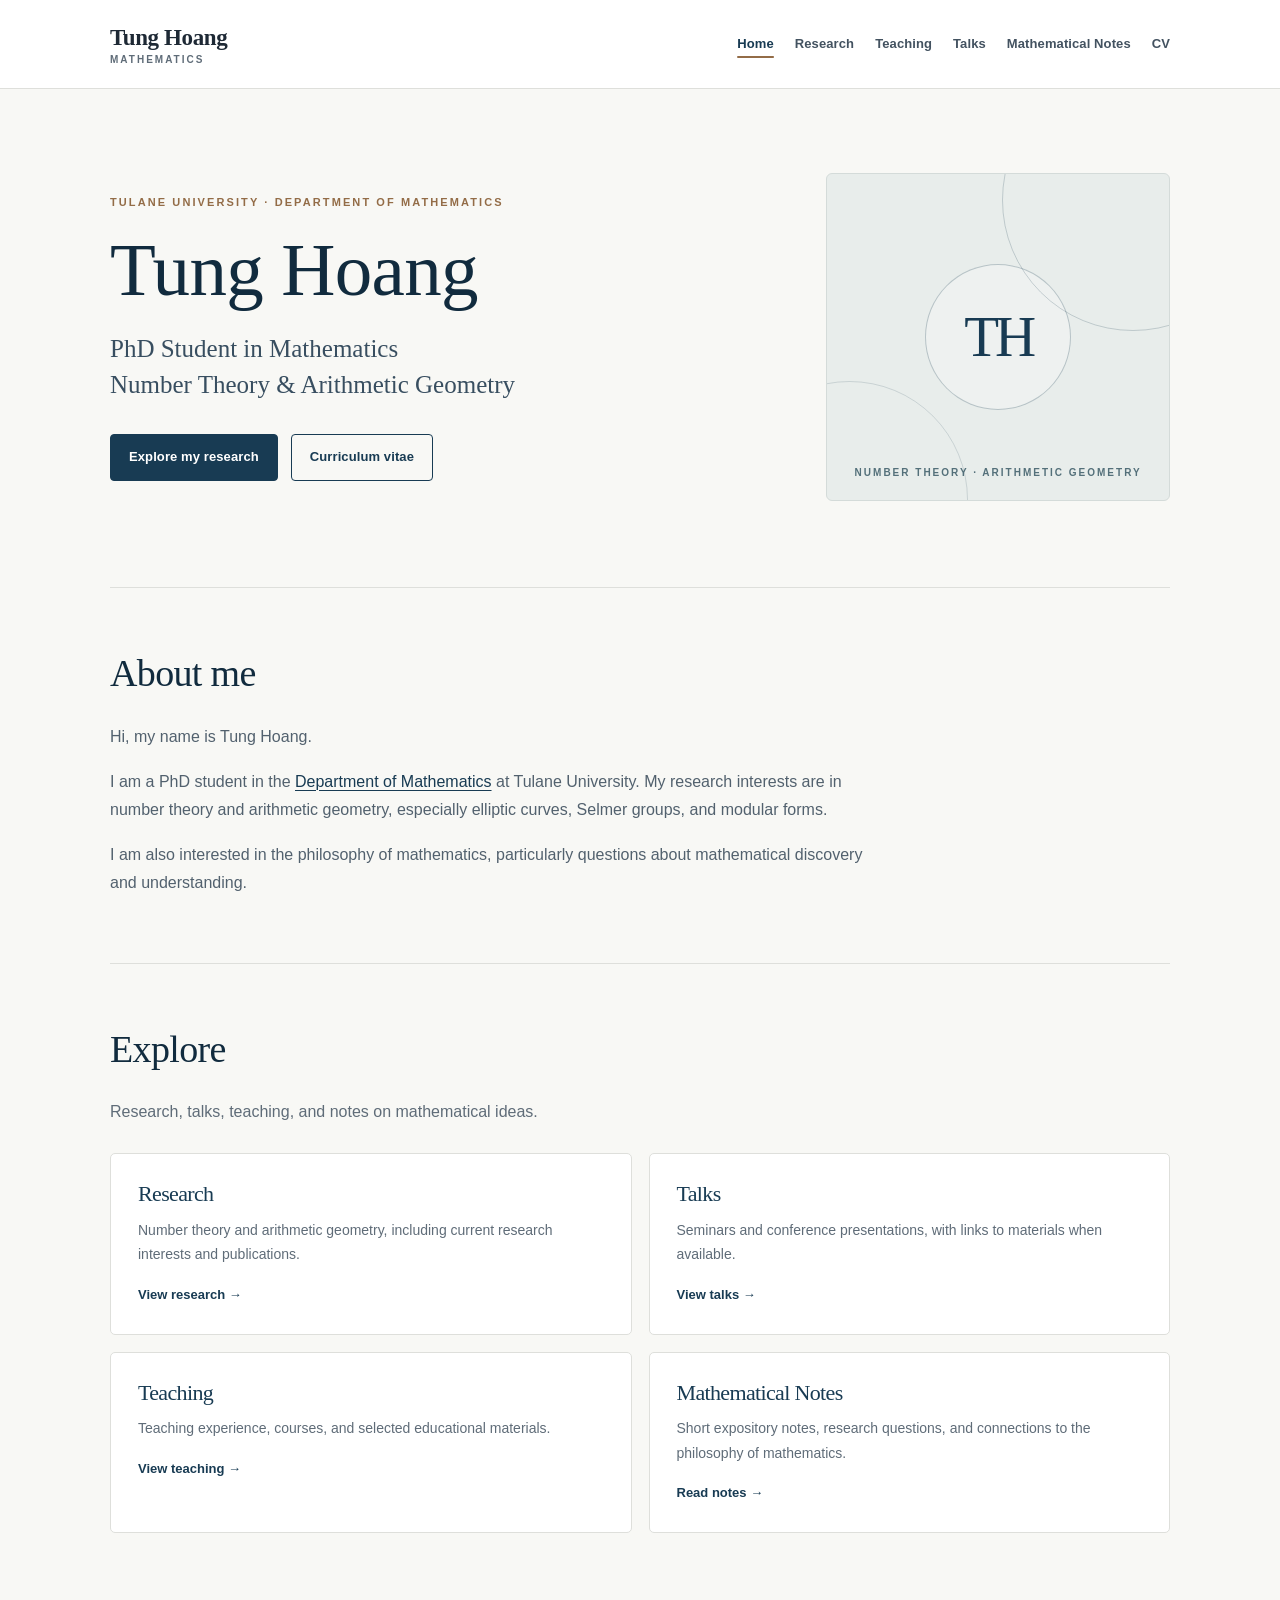
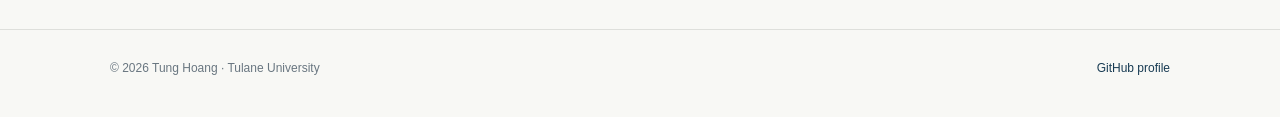
==== commit 2dd848dd: "Add files via upload" ====
--- a/index.html
+++ b/index.html
@@ -32,7 +32,6 @@
         <p class="eyebrow">Tulane University · Department of Mathematics</p>
         <h1 id="page-title">Tung Hoang</h1>
         <p class="hero-lede">PhD Student in Mathematics<br>Number Theory &amp; Arithmetic Geometry</p>
-        <p class="intro">I am a PhD student in Mathematics at Tulane University. My research interests include elliptic curves, Selmer groups, modular forms, and arithmetic questions about number fields.</p>
         <div class="hero-actions">
           <a class="button" href="research.html">Explore my research</a>
           <a class="button button-outline" href="cv.html">Curriculum vitae</a>
@@ -42,6 +41,14 @@
       <div class="portrait-panel" role="img" aria-label="Decorative TH monogram; portrait photograph to be added later">
         <div class="monogram" aria-hidden="true">TH</div>
         <span class="portrait-caption">Number theory · Arithmetic geometry</span>
+      </div>
+    </section>
+    <section class="section" aria-labelledby="about-title">
+      <div class="section-heading"><h2 id="about-title">About me</h2></div>
+      <div class="content" style="max-width: 760px;">
+        <p>Hi, my name is Tung Hoang.</p>
+        <p>I am a PhD student in the <a href="https://sse.tulane.edu/math">Department of Mathematics</a> at Tulane University. My research interests are in number theory and arithmetic geometry, especially elliptic curves, Selmer groups, and modular forms.</p>
+        <p>I am also interested in the philosophy of mathematics, particularly questions about mathematical discovery and understanding.</p>
       </div>
     </section>
     <section class="section" aria-labelledby="overview-title">
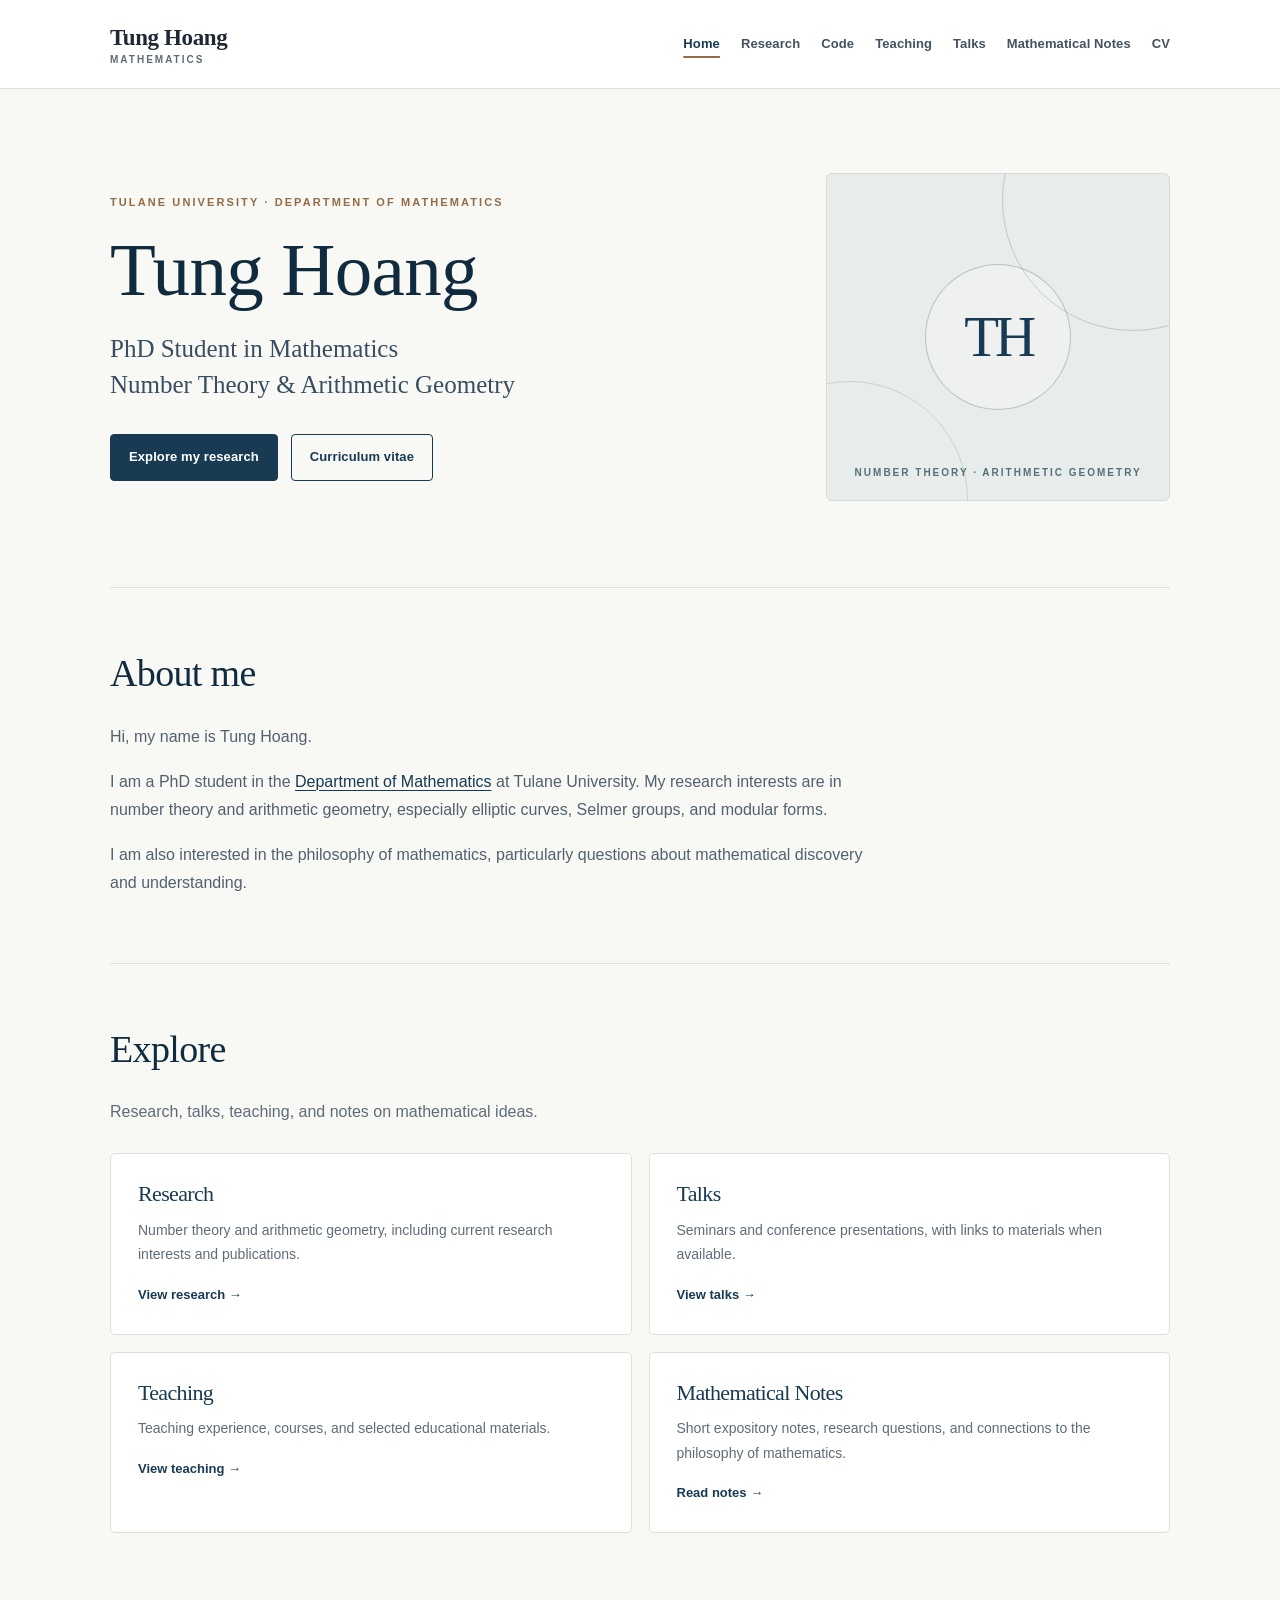
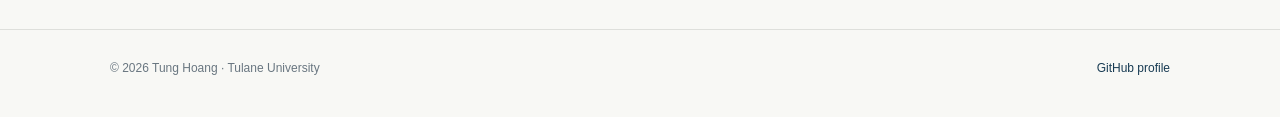
==== commit ba187f11: "Update index.html" ====
--- a/index.html
+++ b/index.html
@@ -19,6 +19,7 @@
       <nav aria-label="Main navigation">
         <a href="index.html" aria-current="page">Home</a>
         <a href="research.html">Research</a>
+        <a href="code.html">Code</a>
         <a href="teaching.html">Teaching</a>
         <a href="talks.html">Talks</a>
         <a href="notes.html">Mathematical Notes</a>
